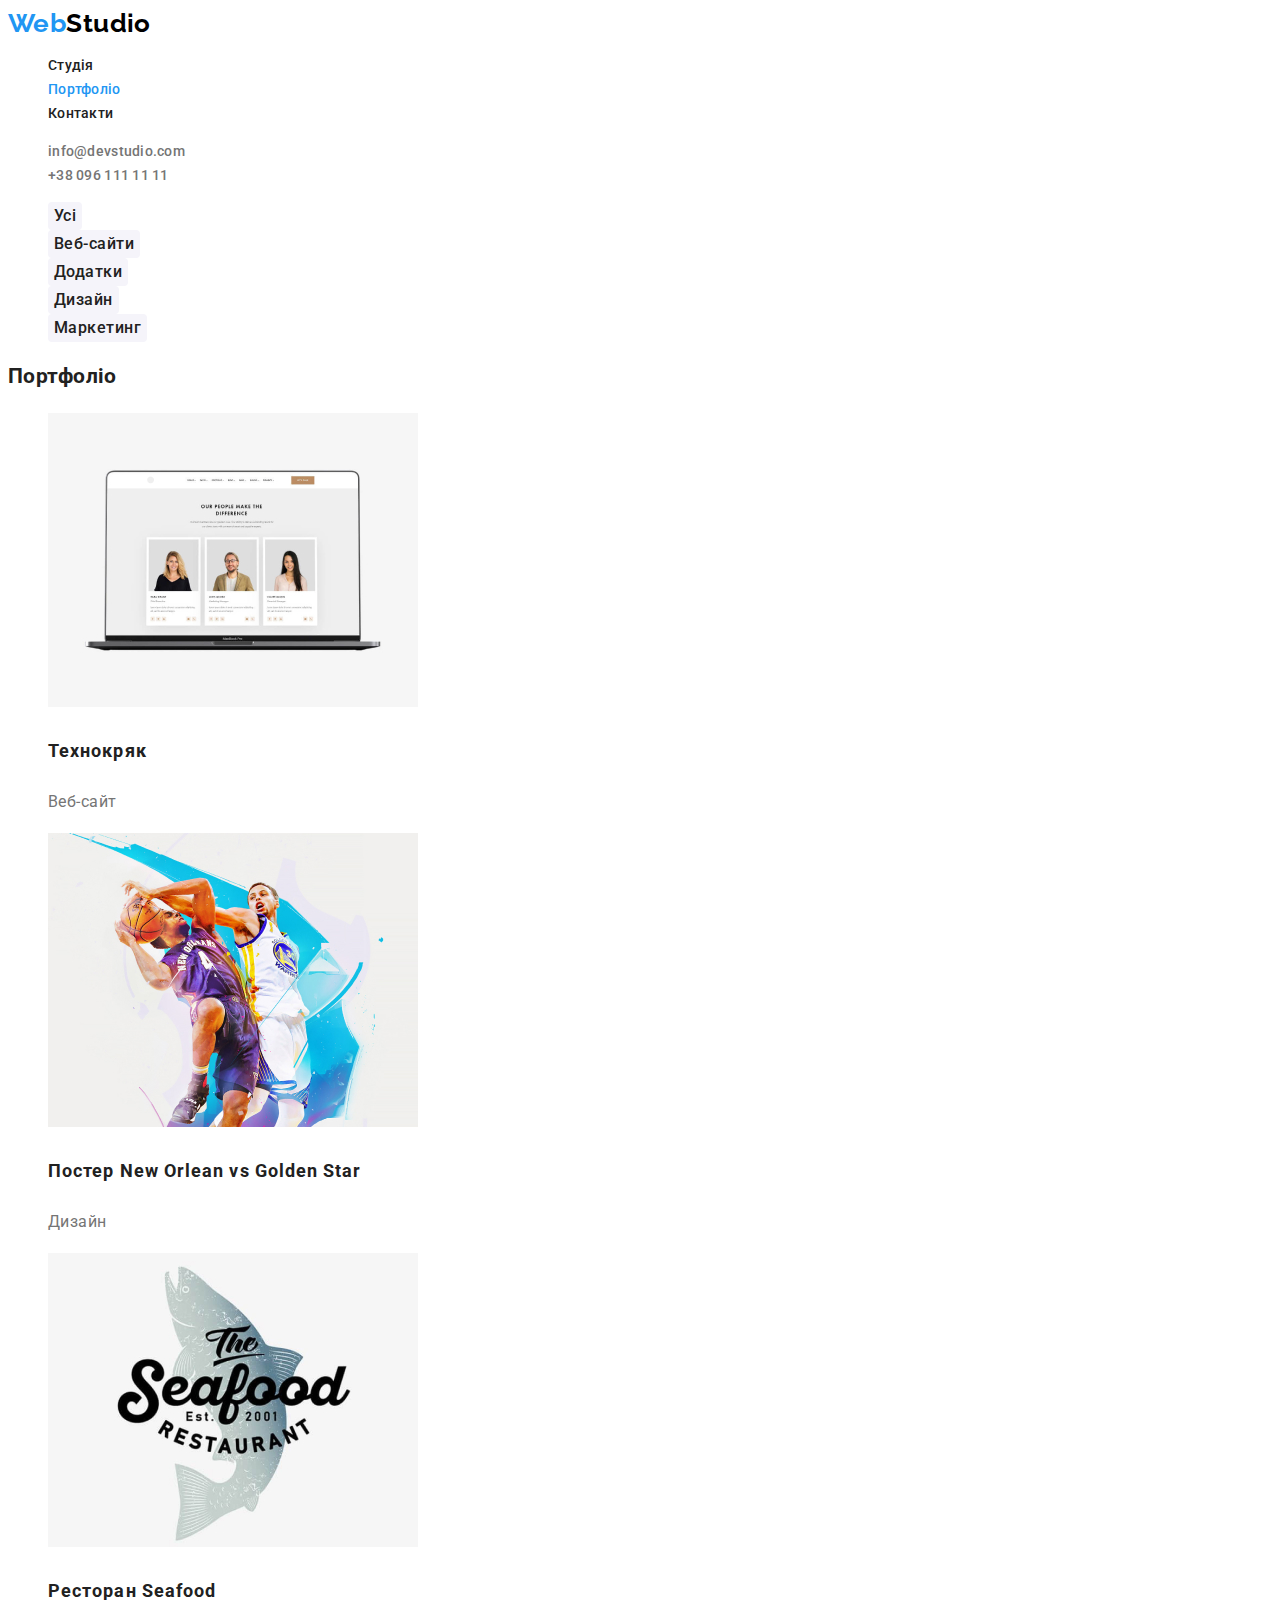
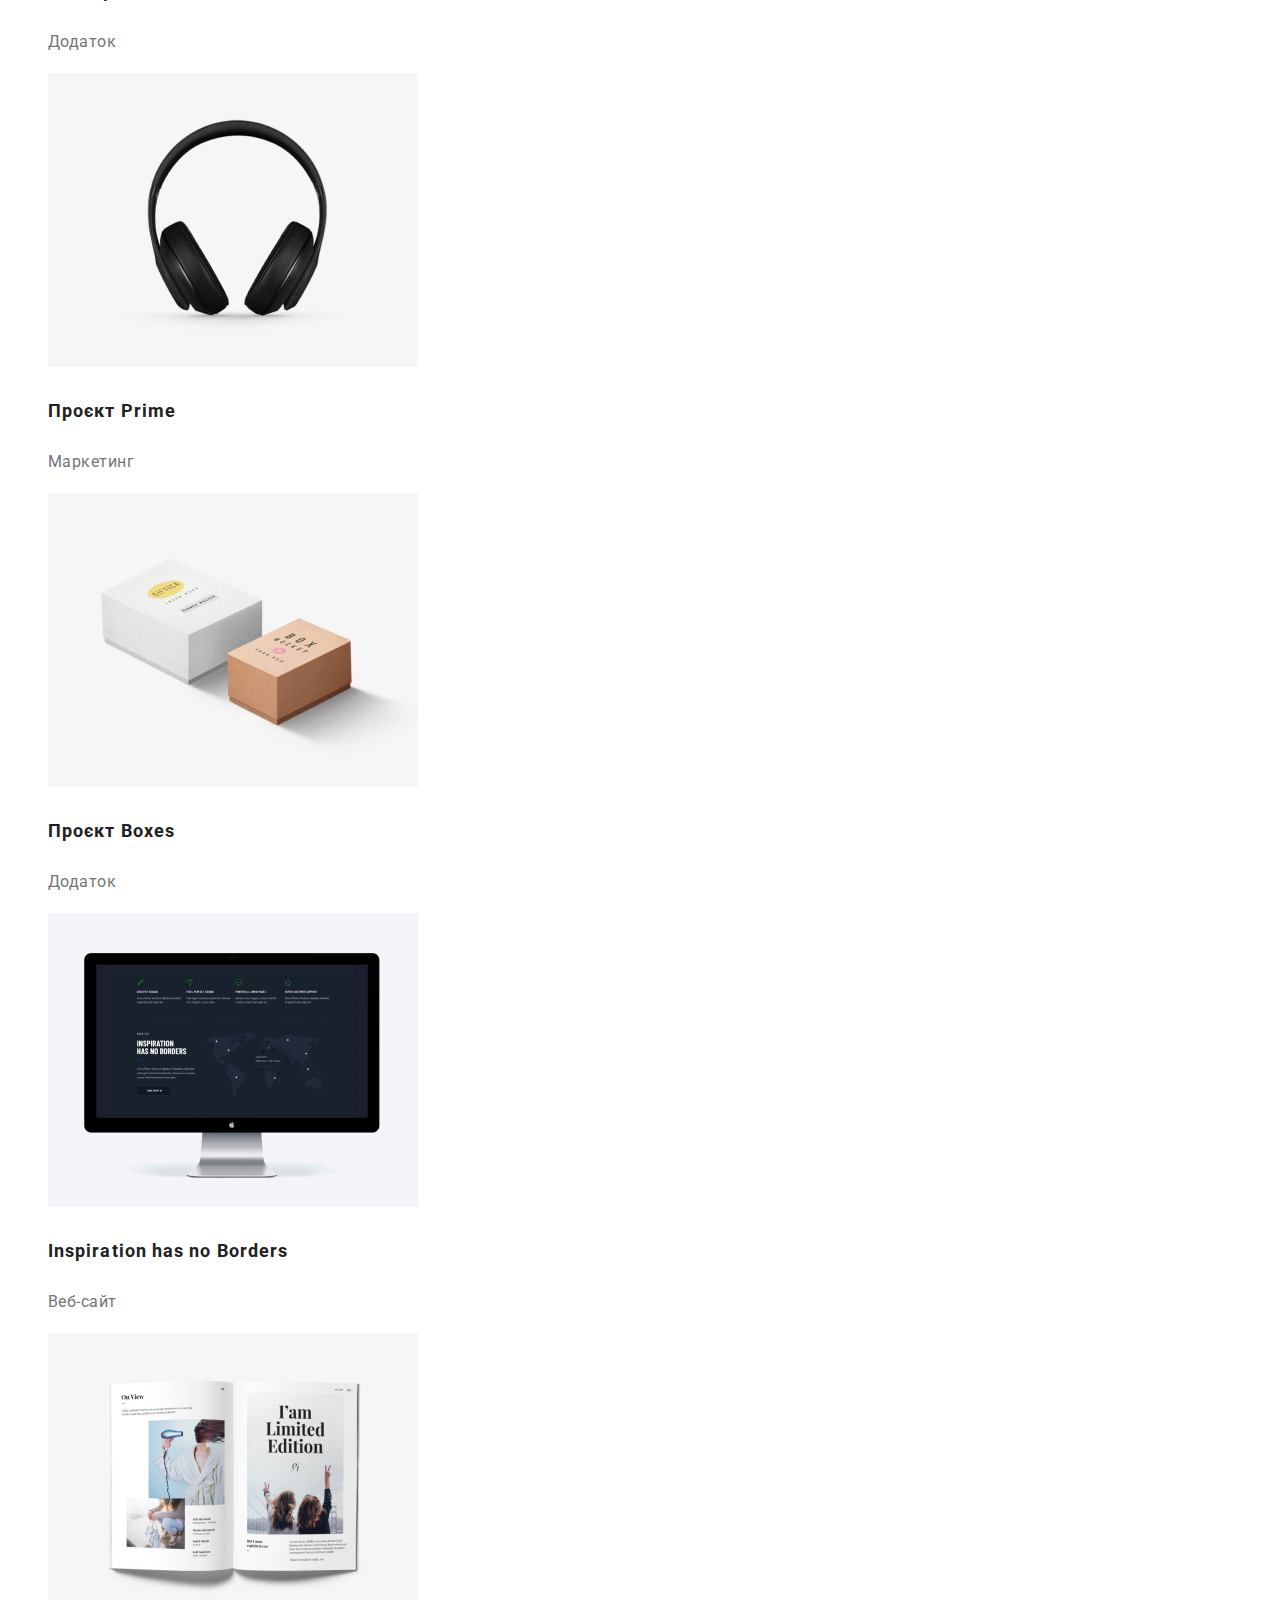
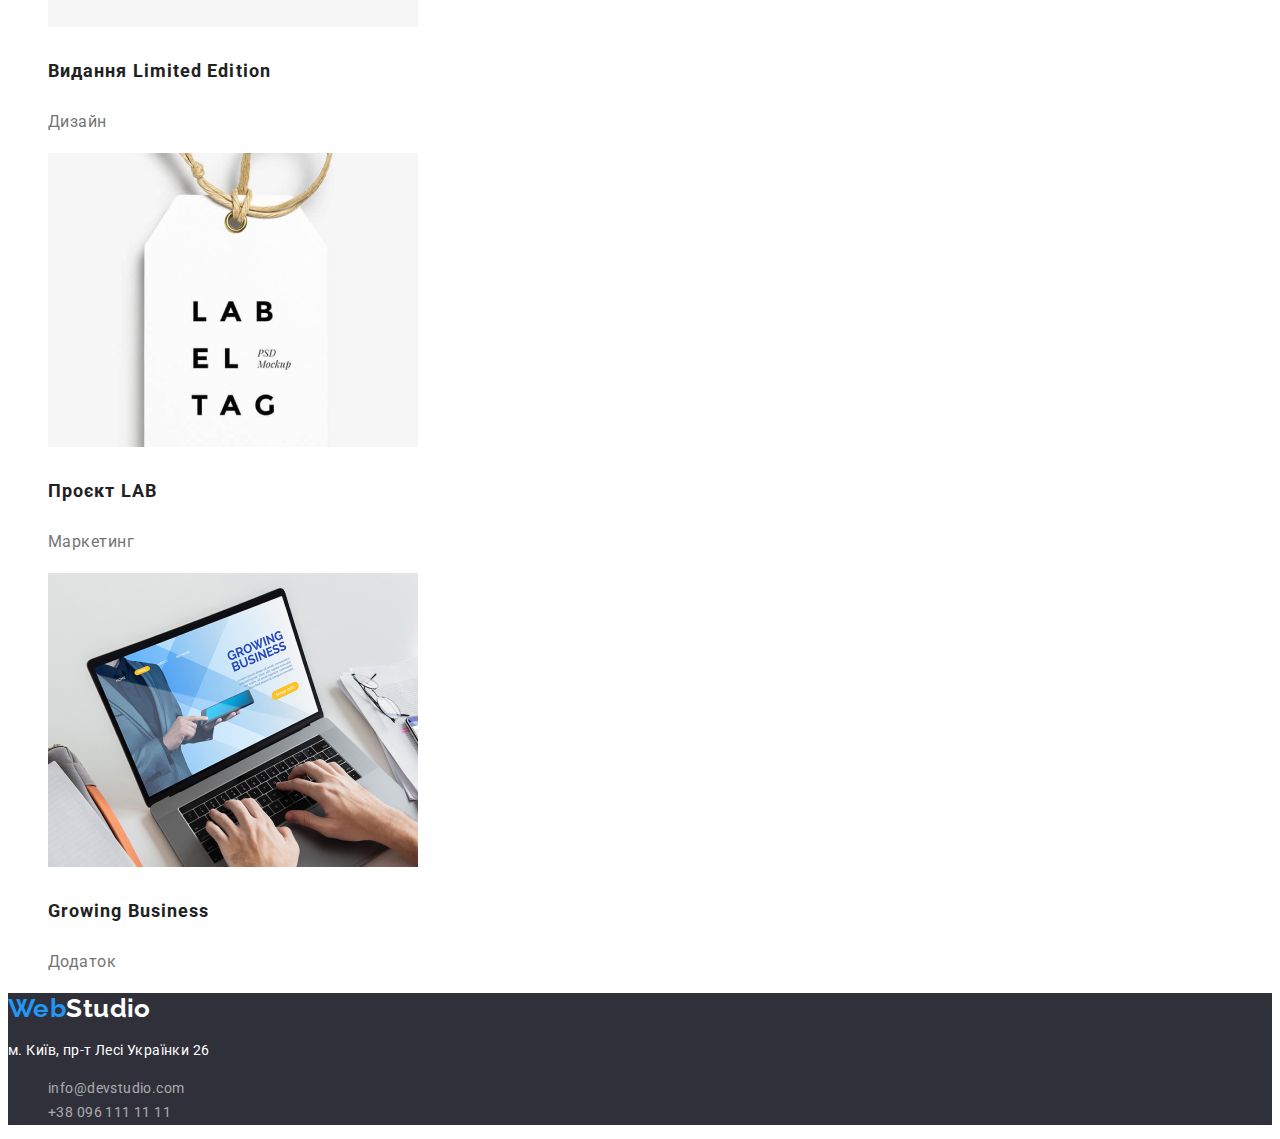
==== portfolio.html @ 001379e4 "Початок" ====
<!DOCTYPE html>
<html lang="uk">

<head>
  <title>WebStudio</title>
  <link rel="stylesheet"
        href="./css/styles.css">
  <link rel="preconnect"
        href="https://fonts.googleapis.com">
  <link rel="preconnect"
        href="https://fonts.gstatic.com"
        crossorigin>
  <link href="https://fonts.googleapis.com/css2?family=Raleway:wght@700&family=Roboto:wght@400;500;700;900&display=swap"
        rel="stylesheet">
  <link rel="stylesheet"
        href="./css/styles.css">
</head>

<body>
  <!--page header-->
  <header>
    <nav>
      <a href="/"
         class="logo">
        <span class="logo-desc">Web</span>Studio
      </a>
      <ul class="social-links">
        <li>
          <a href="./index.html"
             class="link"> Студія </a>
        </li>
        <li>
          <a href=""
             class="link current"> Портфоліо </a>
        </li>
        <li>
          <a href="/"
             class="link"> Контакти </a>
        </li>
      </ul>
    </nav>
    <ul>
      <li>
        <a class="mailto"
           href="mailto://info@devstudio.com">
          info@devstudio.com
        </a>
      </li>
      <li>
        <a class="mailto"
           href="tel:+380961111111"> +38 096 111 11 11 </a>
      </li>
    </ul>
  </header>
  <!--portfolio-->
  <main>
    <section>
      <!-- filter -->
      <ul>
        <li>
          <button type="button"
                  class="button filter">
            Усі
          </button>
        </li>
        <li>
          <button type="button"
                  class="button filter">
            Веб-сайти
          </button>
        </li>
        <li>
          <button type="button"
                  class="button filter">
            Додатки
          </button>
        </li>
        <li>
          <button type="button"
                  class="button filter">
            Дизайн
          </button>
        </li>
        <li>
          <button type="button"
                  class="button filter">
            Маркетинг
          </button>
        </li>
      </ul>
      <!-- project -->
      <h2>Портфоліо</h2>
      <ul class="section-portfolio">
        <li>
          <a class="portfolio"
             href="/">
            <img src="imqes/img_tehno.jpg"
                 alt="picture">
            <h3 class="section-work">Технокряк</h3>
            <p class="section-project">Веб-сайт</p>
          </a>
        </li>
        <li>
          <a class="portfolio"
             href="/">
            <img src="imqes/img_orlean.jpg"
                 alt="picture">
            <h3 class="section-work">Постер New Orlean vs Golden Star</h3>
            <p class="section-project">Дизайн</p>
          </a>
        </li>
        <li>
          <a class="portfolio"
             href="/">
            <img src="imqes/img_seaf.jpg"
                 alt="picture">
            <h3 class="section-work">Ресторан Seafood</h3>
            <p class="section-project">Додаток</p>
          </a>
        </li>
        <li>
          <a class="portfolio"
             href="/">
            <img src="imqes/img_prime.jpg"
                 alt="picture">
            <h3 class="section-work">Проєкт Prime</h3>
            <p class="section-project">Маркетинг</p>
          </a>
        </li>
        <li>
          <a class="portfolio"
             href="/">
            <img src="imqes/img_boxes.jpg"
                 alt="picture">
            <h3 class="section-work">Проєкт Boxes</h3>
            <p class="section-project">Додаток</p>
          </a>
        </li>
        <li>
          <a class="portfolio"
             href="/">
            <img src="imqes/img_inspir.jpg"
                 alt="picture">
            <h3 class="section-work">Inspiration has no Borders</h3>
            <p class="section-project">Веб-сайт</p>
          </a>
        </li>
        <li>
          <a class="portfolio"
             href="/">
            <img src="imqes/img_limit.jpg"
                 alt="picture">
            <h3 class="section-work">Видання Limited Edition</h3>
            <p class="section-project">Дизайн</p>
          </a>
        </li>
        <li>
          <a class="portfolio"
             href="/">
            <img src="imqes/img_lab.jpg"
                 alt="picture">
            <h3 class="section-work">Проєкт LAB</h3>
            <p class="section-project">Маркетинг</p>
          </a>
        </li>
        <li>
          <a class="portfolio"
             href="/">
            <img src="imqes/img_busin.jpg"
                 alt="picture">
            <h3 class="section-work">Growing Business</h3>
            <p class="section-project">Додаток</p>
          </a>
        </li>
      </ul>
    </section>
  </main>
  <!--footer-->
  <footer class="footer">
    <a href="/"
       class="logo">
      <span class="logo-desc">Web<span class="logo-footer">Studio</span></span>
    </a>
    <address>
      <p class="address">м. Київ, пр-т Лесі Українки 26</p>
      <ul>
        <li>
          <a class="mailto-footer"
             href="mailto://info@devstudio.com">
            info@devstudio.com
          </a>
        </li>
        <li>
          <a class="mailto-footer"
             href="tel:+380961111111">
            +38 096 111 11 11
          </a>
        </li>
      </ul>
    </address>
  </footer>
</body>

</html>
---- css/styles.css ----
:root {
  --primari-text-color: #757575;
  --title-text-color: #212121;
  --accent-color: #2196f3;
  --primari-write-color: #f5f5f5;
  --additional-background-color: #f5f4fa;
  --white: #ffffff;
  --services: #2f303a;
  --black: #000000;
}

/* index */
body {
  font-family: "Roboto", sans-serif;
  font-weight: 500;
  font-size: 14px;
  line-height: 1.71;
  letter-spacing: 0.03em;
  color: var(--primari-text-color);
  background-color: var(--white);
}

h2,
h3 {
  color: var(--title-text-color);
}

.logo {
  font-weight: 700;
  font-size: 26px;
  line-height: 1.17;
  font-family: "Raleway", cursive;
  text-decoration: none;
  color: var(--black);
}

.logo-desc {
  color: var(--accent-color);
}

.mailto {
  line-height: 1.17;
  letter-spacing: 0.02em;
  text-decoration: none;
  color: var(--primari-text-color);
}

.mailto:hover,
.mailto:focus {
  color: var(--accent-color);
}

.social-links .link {
  line-height: 1.17;
  letter-spacing: 0.02em;
  text-decoration: none;
  color: var(--title-text-color);
}

.social-links .link:hover,
.social-links .link:focus {
  color: var(--accent-color);
}

.social-links .link.current {
  color: var(--accent-color);
}

.services {
  font-weight: 900;
  font-size: 44px;
  line-height: 1.36;
  letter-spacing: 0.06em;
  text-align: center;
  color: var(--white);
}

.button.services {
  font-weight: 700;
  font-size: 16px;
  line-height: 1.88;
  letter-spacing: 0.06em;
  border: none;
  border-radius: 4px;
  cursor: pointer;
  color: var(--white);
  background-color: var(--accent-color);
}

/* section */

.hero {
  background-color: var(--services);
}

ul {
  list-style: none;
}

.section-features {
  font-weight: 400;
  letter-spacing: 0.03em;
  color: var(--primari-text-color);
}

.section-title {
  color: var(--title-text-color);
  font-weight: 700;
  font-size: 36px;
  line-height: 1.17;
  letter-spacing: 0.03em;
  text-align: center;
}

.section-caption {
  font-weight: 700;
  font-size: 14px;
  line-height: 1.17;
  letter-spacing: 0.03em;
  color: var(--title-text-color);
}

.section-products img,
.section-portfolio img {
  width: 370px;
}

.section-team {
  letter-spacing: 0.03em;
  background-color: var(--additional-background-color);
}

.section-team img {
  width: 270px;
}

.section-user {
  font-weight: 500;
  font-size: 16px;
  line-height: 1.17;
  letter-spacing: 0.03em;
}

.seclion-specialty {
  font-weight: 400;
  font-size: 16px;
  line-height: 1.17;
  letter-spacing: 0.03em;
}

/* footer */
.footer {
  letter-spacing: 0.03em;
  background-color: var(--services);
}

.logo-footer {
  color: var(--white);
}

.address {
  font-weight: 400;
  font-style: normal;
  text-decoration: none;
  color: var(--white);
}

.mailto-footer {
  font-weight: 400;
  font-style: normal;
  text-decoration: none;
  color: rgba(255, 255, 255, 0.6);
}

.mailto-footer:hover,
.mailto-footer:focus {
  color: var(--accent-color);
}

/* portfolio */

.button.filter {
  font-family: inherit;
  font-weight: inherit;
  font-size: 16px;
  line-height: 1.63;
  letter-spacing: 0.03em;
  cursor: pointer;
  border: none;
  border-radius: 4px;
  color: var(--title-text-color);
  background-color: var(--additional-background-color);
}

.button.filter:hover,
.button.filter:focus {
  color: var(--white);
  background-color: var(--accent-color);
}

.portfolio {
  text-decoration: none;
}

.section-work {
  font-weight: 700;
  font-size: 18px;
  line-height: 2;
  letter-spacing: 0.06em;
  color: var(--title-text-color);
}

.section-project {
  font-weight: 400;
  font-size: 16px;
  line-height: 1.88;
  letter-spacing: 0.03em;
  color: var(--primari-text-color);
}
---- css/styles.css ----
:root {
  --primari-text-color: #757575;
  --title-text-color: #212121;
  --accent-color: #2196f3;
  --primari-write-color: #f5f5f5;
  --additional-background-color: #f5f4fa;
  --white: #ffffff;
  --services: #2f303a;
  --black: #000000;
}

/* index */
body {
  font-family: "Roboto", sans-serif;
  font-weight: 500;
  font-size: 14px;
  line-height: 1.71;
  letter-spacing: 0.03em;
  color: var(--primari-text-color);
  background-color: var(--white);
}

h2,
h3 {
  color: var(--title-text-color);
}

.logo {
  font-weight: 700;
  font-size: 26px;
  line-height: 1.17;
  font-family: "Raleway", cursive;
  text-decoration: none;
  color: var(--black);
}

.logo-desc {
  color: var(--accent-color);
}

.mailto {
  line-height: 1.17;
  letter-spacing: 0.02em;
  text-decoration: none;
  color: var(--primari-text-color);
}

.mailto:hover,
.mailto:focus {
  color: var(--accent-color);
}

.social-links .link {
  line-height: 1.17;
  letter-spacing: 0.02em;
  text-decoration: none;
  color: var(--title-text-color);
}

.social-links .link:hover,
.social-links .link:focus {
  color: var(--accent-color);
}

.social-links .link.current {
  color: var(--accent-color);
}

.services {
  font-weight: 900;
  font-size: 44px;
  line-height: 1.36;
  letter-spacing: 0.06em;
  text-align: center;
  color: var(--white);
}

.button.services {
  font-weight: 700;
  font-size: 16px;
  line-height: 1.88;
  letter-spacing: 0.06em;
  border: none;
  border-radius: 4px;
  cursor: pointer;
  color: var(--white);
  background-color: var(--accent-color);
}

/* section */

.hero {
  background-color: var(--services);
}

ul {
  list-style: none;
}

.section-features {
  font-weight: 400;
  letter-spacing: 0.03em;
  color: var(--primari-text-color);
}

.section-title {
  color: var(--title-text-color);
  font-weight: 700;
  font-size: 36px;
  line-height: 1.17;
  letter-spacing: 0.03em;
  text-align: center;
}

.section-caption {
  font-weight: 700;
  font-size: 14px;
  line-height: 1.17;
  letter-spacing: 0.03em;
  color: var(--title-text-color);
}

.section-products img,
.section-portfolio img {
  width: 370px;
}

.section-team {
  letter-spacing: 0.03em;
  background-color: var(--additional-background-color);
}

.section-team img {
  width: 270px;
}

.section-user {
  font-weight: 500;
  font-size: 16px;
  line-height: 1.17;
  letter-spacing: 0.03em;
}

.seclion-specialty {
  font-weight: 400;
  font-size: 16px;
  line-height: 1.17;
  letter-spacing: 0.03em;
}

/* footer */
.footer {
  letter-spacing: 0.03em;
  background-color: var(--services);
}

.logo-footer {
  color: var(--white);
}

.address {
  font-weight: 400;
  font-style: normal;
  text-decoration: none;
  color: var(--white);
}

.mailto-footer {
  font-weight: 400;
  font-style: normal;
  text-decoration: none;
  color: rgba(255, 255, 255, 0.6);
}

.mailto-footer:hover,
.mailto-footer:focus {
  color: var(--accent-color);
}

/* portfolio */

.button.filter {
  font-family: inherit;
  font-weight: inherit;
  font-size: 16px;
  line-height: 1.63;
  letter-spacing: 0.03em;
  cursor: pointer;
  border: none;
  border-radius: 4px;
  color: var(--title-text-color);
  background-color: var(--additional-background-color);
}

.button.filter:hover,
.button.filter:focus {
  color: var(--white);
  background-color: var(--accent-color);
}

.portfolio {
  text-decoration: none;
}

.section-work {
  font-weight: 700;
  font-size: 18px;
  line-height: 2;
  letter-spacing: 0.06em;
  color: var(--title-text-color);
}

.section-project {
  font-weight: 400;
  font-size: 16px;
  line-height: 1.88;
  letter-spacing: 0.03em;
  color: var(--primari-text-color);
}
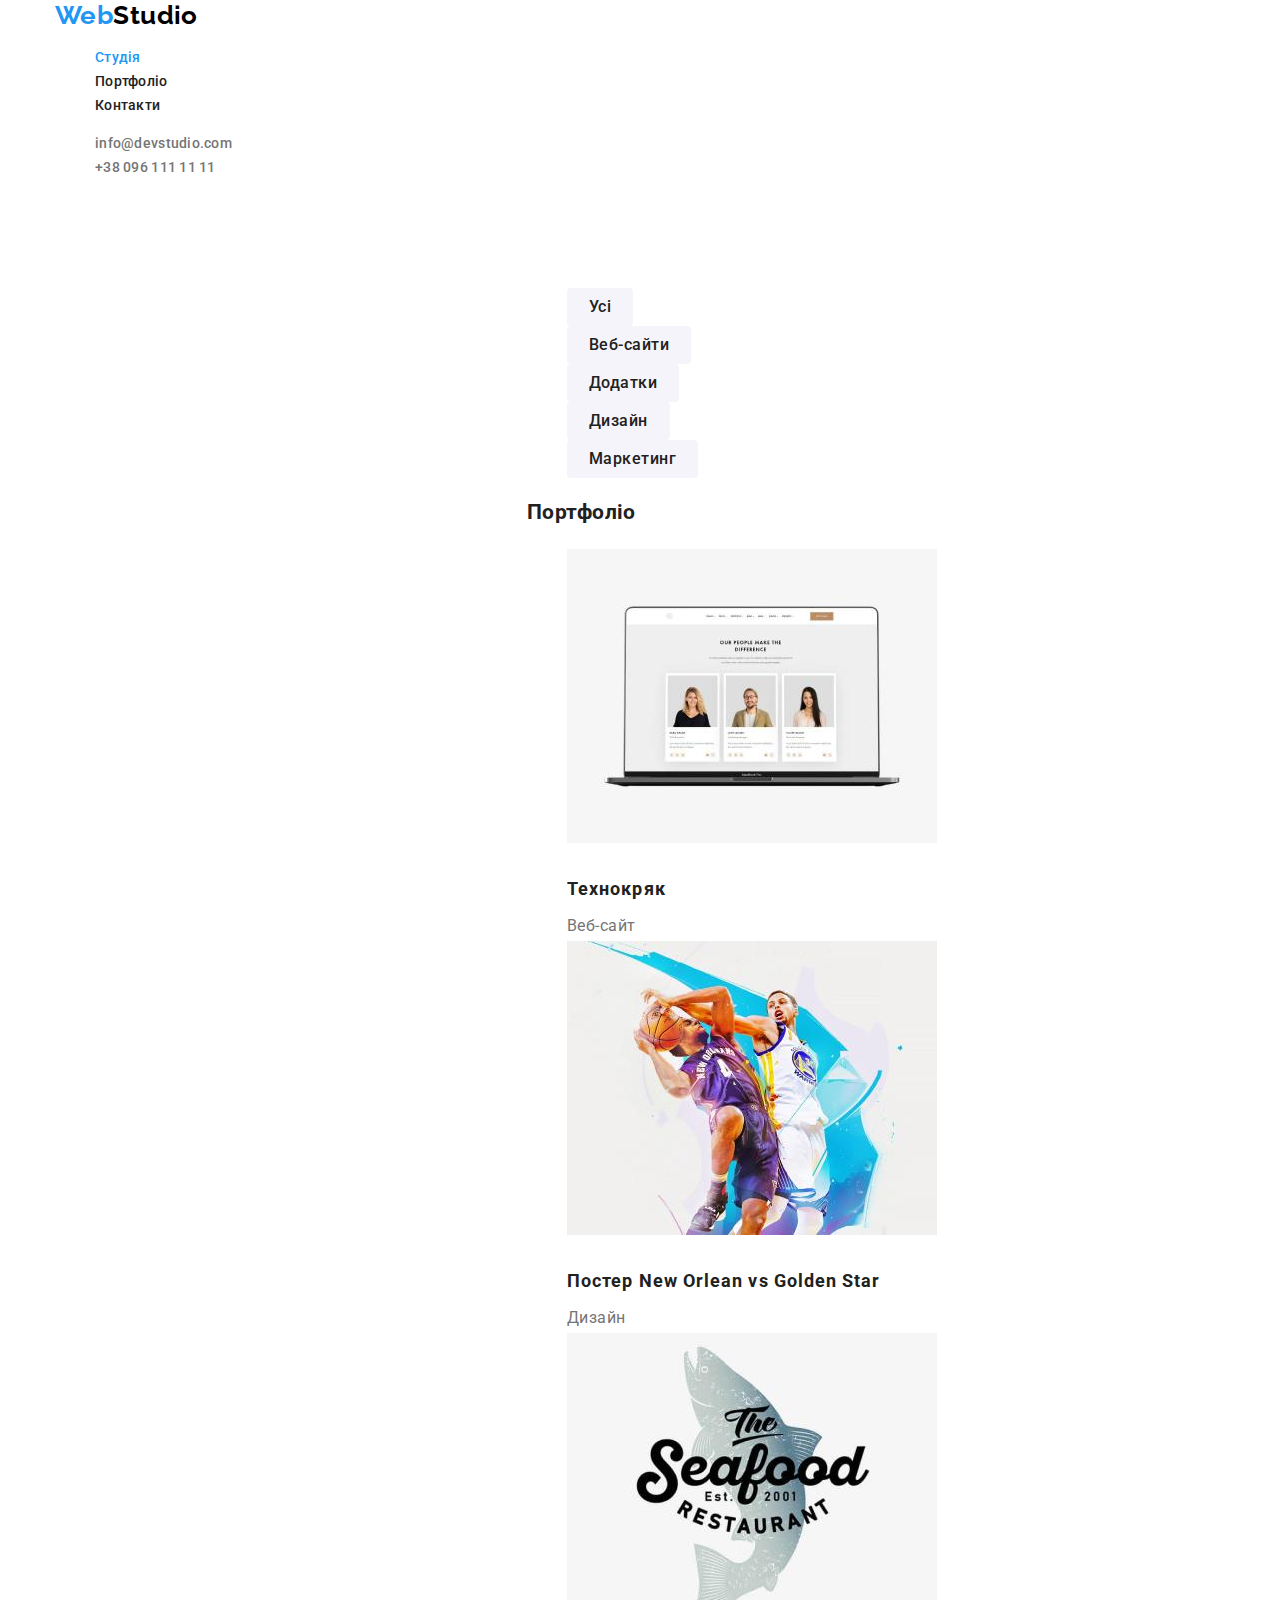
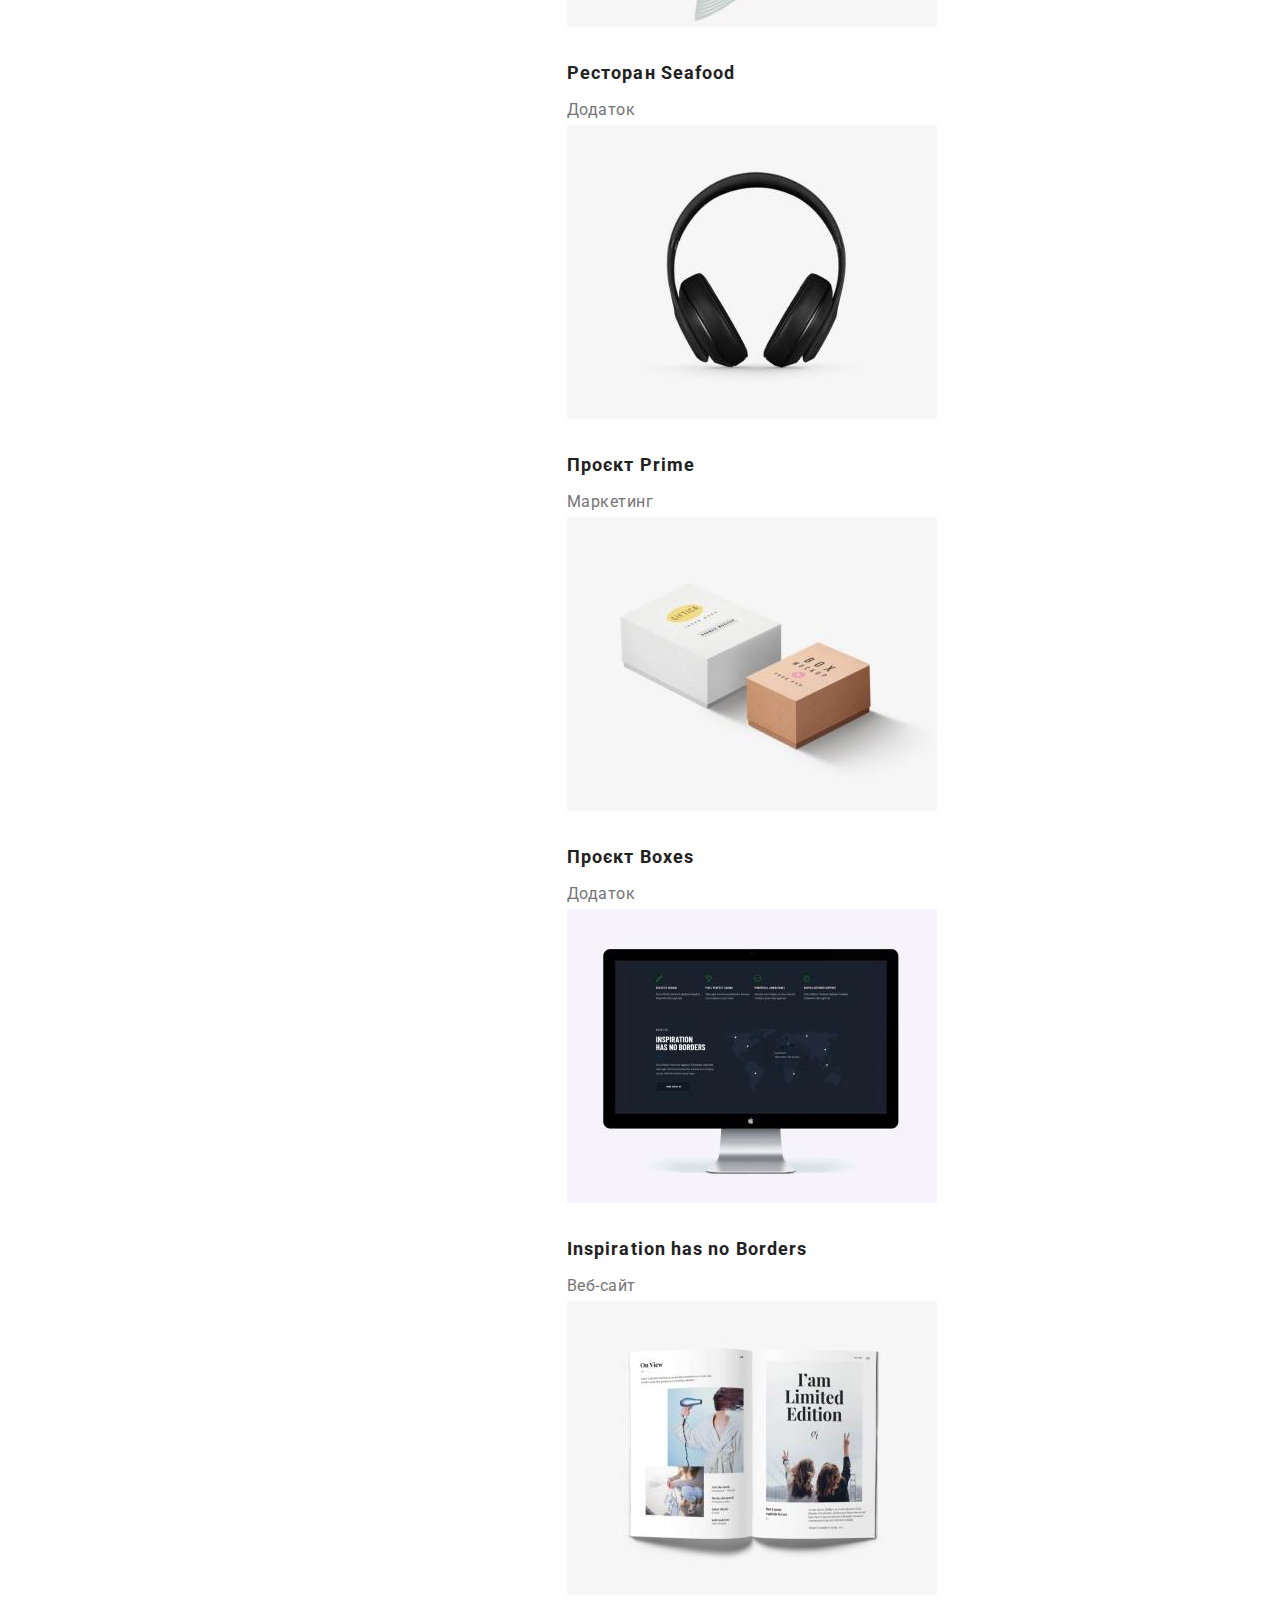
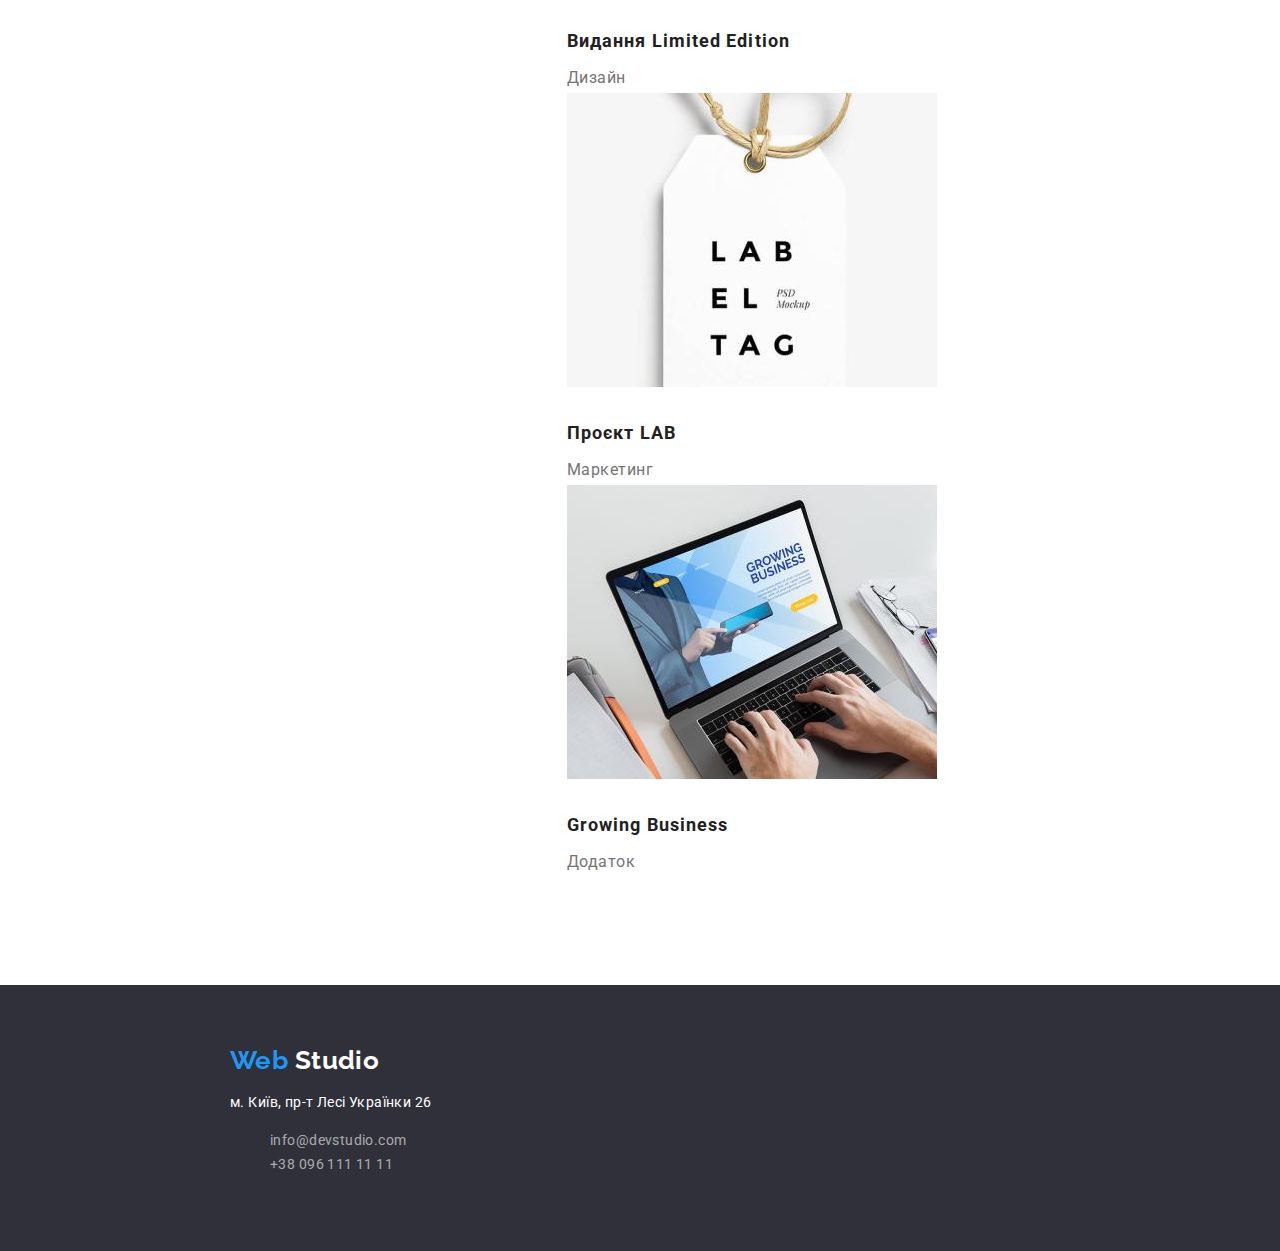
==== commit bb65795c: "Попередній розклад" ====
--- a/portfolio.html
+++ b/portfolio.html
@@ -1,203 +1,224 @@
 <!DOCTYPE html>
 <html lang="uk">
 
-<head>
-  <title>WebStudio</title>
-  <link rel="stylesheet"
-        href="./css/styles.css">
-  <link rel="preconnect"
-        href="https://fonts.googleapis.com">
-  <link rel="preconnect"
-        href="https://fonts.gstatic.com"
-        crossorigin>
-  <link href="https://fonts.googleapis.com/css2?family=Raleway:wght@700&family=Roboto:wght@400;500;700;900&display=swap"
-        rel="stylesheet">
-  <link rel="stylesheet"
-        href="./css/styles.css">
-</head>
-
+  <head>
+    <meta charset="UTF-8">
+    <meta http-equiv="X-UA-Compatible"
+          content="IE=edge">
+    <meta name="viewport"
+          content="width=device-width, initial-scale=1.0">
+    <link rel="preconnect"
+          href="https://fonts.googleapis.com">
+    <link rel="preconnect"
+          href="https://fonts.gstatic.com"
+          crossorigin>
+    <link href="https://fonts.googleapis.com/css2?family=Raleway:wght@700&family=Roboto:wght@400;500;700;900&display=swap"
+          rel="stylesheet">
+    <link rel="stylesheet" 
+          href="https://cdnjs.cloudflare.com/ajax/libs/modern-normalize/1.1.0/modern-normalize.min.css">     
+    <link rel="stylesheet"
+          href="./css/styles.css">
+    <title>
+      WebStudio
+    </title>        
+  </head>
 <body>
   <!--page header-->
   <header>
-    <nav>
-      <a href="/"
-         class="logo">
-        <span class="logo-desc">Web</span>Studio
-      </a>
-      <ul class="social-links">
+    <div class="container">      
+      <nav>
+        <a href="/"
+          class="logo">
+          <span class="logo-desc">Web</span>Studio
+        </a>
+        <ul class="social-links">
+          <li>
+            <a href="/"
+              class="link current"> Студія </a>
+          </li>
+          <li>
+            <a href="./portfolio.html"
+              class="link"> Портфоліо </a>
+          </li>
+          <li>
+            <a href="/"
+              class="link"> Контакти </a>
+          </li>
+        </ul>
+     </nav>
+      <ul class="container-mailto">
         <li>
-          <a href="./index.html"
-             class="link"> Студія </a>
+          <a class="mailto"
+            href="mailto://info@devstudio.com">
+            info@devstudio.com
+          </a>
         </li>
         <li>
-          <a href=""
-             class="link current"> Портфоліо </a>
+          <a class="mailto"
+            href="tel:+380961111111"> +38 096 111 11 11 </a>
         </li>
-        <li>
-          <a href="/"
-             class="link"> Контакти </a>
-        </li>
-      </ul>
-    </nav>
-    <ul>
-      <li>
-        <a class="mailto"
-           href="mailto://info@devstudio.com">
-          info@devstudio.com
-        </a>
-      </li>
-      <li>
-        <a class="mailto"
-           href="tel:+380961111111"> +38 096 111 11 11 </a>
-      </li>
-    </ul>
+      </ul>  
+    </div>
   </header>
   <!--portfolio-->
   <main>
-    <section>
+    <section class="filter">
       <!-- filter -->
-      <ul>
-        <li>
-          <button type="button"
-                  class="button filter">
-            Усі
-          </button>
-        </li>
-        <li>
-          <button type="button"
-                  class="button filter">
-            Веб-сайти
-          </button>
-        </li>
-        <li>
-          <button type="button"
-                  class="button filter">
-            Додатки
-          </button>
-        </li>
-        <li>
-          <button type="button"
-                  class="button filter">
-            Дизайн
-          </button>
-        </li>
-        <li>
-          <button type="button"
-                  class="button filter">
-            Маркетинг
-          </button>
-        </li>
-      </ul>
-      <!-- project -->
-      <h2>Портфоліо</h2>
-      <ul class="section-portfolio">
-        <li>
-          <a class="portfolio"
-             href="/">
-            <img src="imqes/img_tehno.jpg"
-                 alt="picture">
-            <h3 class="section-work">Технокряк</h3>
-            <p class="section-project">Веб-сайт</p>
-          </a>
-        </li>
-        <li>
-          <a class="portfolio"
-             href="/">
-            <img src="imqes/img_orlean.jpg"
-                 alt="picture">
-            <h3 class="section-work">Постер New Orlean vs Golden Star</h3>
-            <p class="section-project">Дизайн</p>
-          </a>
-        </li>
-        <li>
-          <a class="portfolio"
-             href="/">
-            <img src="imqes/img_seaf.jpg"
-                 alt="picture">
-            <h3 class="section-work">Ресторан Seafood</h3>
-            <p class="section-project">Додаток</p>
-          </a>
-        </li>
-        <li>
-          <a class="portfolio"
-             href="/">
-            <img src="imqes/img_prime.jpg"
-                 alt="picture">
-            <h3 class="section-work">Проєкт Prime</h3>
-            <p class="section-project">Маркетинг</p>
-          </a>
-        </li>
-        <li>
-          <a class="portfolio"
-             href="/">
-            <img src="imqes/img_boxes.jpg"
-                 alt="picture">
-            <h3 class="section-work">Проєкт Boxes</h3>
-            <p class="section-project">Додаток</p>
-          </a>
-        </li>
-        <li>
-          <a class="portfolio"
-             href="/">
-            <img src="imqes/img_inspir.jpg"
-                 alt="picture">
-            <h3 class="section-work">Inspiration has no Borders</h3>
-            <p class="section-project">Веб-сайт</p>
-          </a>
-        </li>
-        <li>
-          <a class="portfolio"
-             href="/">
-            <img src="imqes/img_limit.jpg"
-                 alt="picture">
-            <h3 class="section-work">Видання Limited Edition</h3>
-            <p class="section-project">Дизайн</p>
-          </a>
-        </li>
-        <li>
-          <a class="portfolio"
-             href="/">
-            <img src="imqes/img_lab.jpg"
-                 alt="picture">
-            <h3 class="section-work">Проєкт LAB</h3>
-            <p class="section-project">Маркетинг</p>
-          </a>
-        </li>
-        <li>
-          <a class="portfolio"
-             href="/">
-            <img src="imqes/img_busin.jpg"
-                 alt="picture">
-            <h3 class="section-work">Growing Business</h3>
-            <p class="section-project">Додаток</p>
-          </a>
-        </li>
-      </ul>
+      <div class="container">
+        <ul>
+          <li>
+            <button 
+              type="button"
+              class="button-filter">
+              Усі
+            </button>
+          </li>
+          <li>
+            <button 
+              type="button"
+              class="button-filter">
+              Веб-сайти
+            </button>
+          </li>
+          <li>
+            <button 
+              type="button"
+              class="button-filter">
+              Додатки
+            </button>
+          </li>
+          <li>
+            <button 
+              type="button"
+              class="button-filter">
+              Дизайн
+            </button>
+          </li>
+          <li>
+            <button 
+              type="button"
+              class="button-filter">
+              Маркетинг
+            </button>
+          </li>
+        </ul>
+        <!-- project -->
+        <h2>Портфоліо</h2>
+        <ul class="section-portfolio">
+          <li>
+            <a class="portfolio"
+              href="/">
+              <img src="imqes/img_tehno.jpg"
+                  alt="picture">
+              <h3 class="section-work">Технокряк</h3>
+              <p class="section-project">Веб-сайт</p>
+            </a>
+          </li>
+          <li>
+            <a class="portfolio"
+              href="/">
+              <img src="imqes/img_orlean.jpg"
+                  alt="picture">
+              <h3 class="section-work">Постер New Orlean vs Golden Star</h3>
+              <p class="section-project">Дизайн</p>
+            </a>
+          </li>
+          <li>
+            <a class="portfolio"
+              href="/">
+              <img src="imqes/img_seaf.jpg"
+                  alt="picture">
+              <h3 class="section-work">Ресторан Seafood</h3>
+              <p class="section-project">Додаток</p>
+            </a>
+          </li>
+          <li>
+            <a class="portfolio"
+              href="/">
+              <img src="imqes/img_prime.jpg"
+                  alt="picture">
+              <h3 class="section-work">Проєкт Prime</h3>
+              <p class="section-project">Маркетинг</p>
+            </a>
+          </li>
+          <li>
+            <a class="portfolio"
+              href="/">
+              <img src="imqes/img_boxes.jpg"
+                  alt="picture">
+              <h3 class="section-work">Проєкт Boxes</h3>
+              <p class="section-project">Додаток</p>
+            </a>
+          </li>
+          <li>
+            <a class="portfolio"
+              href="/">
+              <img src="imqes/img_inspir.jpg"
+                  alt="picture">
+              <h3 class="section-work">Inspiration has no Borders</h3>
+              <p class="section-project">Веб-сайт</p>
+            </a>
+          </li>
+          <li>
+            <a class="portfolio"
+              href="/">
+              <img src="imqes/img_limit.jpg"
+                  alt="picture">
+              <h3 class="section-work">Видання Limited Edition</h3>
+              <p class="section-project">Дизайн</p>
+            </a>
+          </li>
+          <li>
+            <a class="portfolio"
+              href="/">
+              <img src="imqes/img_lab.jpg"
+                  alt="picture">
+              <h3 class="section-work">Проєкт LAB</h3>
+              <p class="section-project">Маркетинг</p>
+            </a>
+          </li>
+          <li>
+            <a class="portfolio"
+              href="/">
+              <img src="imqes/img_busin.jpg"
+                  alt="picture">
+              <h3 class="section-work">Growing Business</h3>
+              <p class="section-project">Додаток</p>
+            </a>
+          </li>
+        </ul>
+      </div>  
     </section>
   </main>
   <!--footer-->
   <footer class="footer">
-    <a href="/"
-       class="logo">
-      <span class="logo-desc">Web<span class="logo-footer">Studio</span></span>
-    </a>
-    <address>
-      <p class="address">м. Київ, пр-т Лесі Українки 26</p>
-      <ul>
-        <li>
-          <a class="mailto-footer"
-             href="mailto://info@devstudio.com">
-            info@devstudio.com
-          </a>
-        </li>
-        <li>
-          <a class="mailto-footer"
-             href="tel:+380961111111">
-            +38 096 111 11 11
-          </a>
-        </li>
-      </ul>
-    </address>
+    <div class="container"> 
+      <a href="/"
+        class="logo">
+        <span class="logo-desc"> Web
+          <span 
+              class="logo-footer">
+              Studio
+          </span>
+        </span>
+      </a>
+      <address>
+        <p class="address">м. Київ, пр-т Лесі Українки 26</p>
+        <ul>
+          <li>
+            <a class="mailto-footer"
+              href="mailto://info@devstudio.com">
+              info@devstudio.com
+            </a>
+          </li>
+          <li>
+            <a class="mailto-footer"
+              href="tel:+380961111111">+38 096 111 11 11
+            </a>
+          </li>
+        </ul>
+      </address>
+    </div>
   </footer>
 </body>
 
--- a/css/styles.css
+++ b/css/styles.css
@@ -25,6 +25,14 @@
   color: var(--title-text-color);
 }
 
+.container {
+  margin-left: auto;
+  margin-right: auto;
+  width: 1200px;
+  padding-left: 15px;
+  padding-right: 15px;
+}
+
 .logo {
   font-weight: 700;
   font-size: 26px;
@@ -36,6 +44,11 @@
 
 .logo-desc {
   color: var(--accent-color);
+}
+
+.container-mailto {
+  margin-top: 0;
+  margin-bottom: 0;
 }
 
 .mailto {
@@ -67,6 +80,8 @@
 }
 
 .services {
+  margin-top: 0;
+  margin-bottom: 30px;
   font-weight: 900;
   font-size: 44px;
   line-height: 1.36;
@@ -76,6 +91,7 @@
 }
 
 .button.services {
+  padding: 10px 32px;
   font-weight: 700;
   font-size: 16px;
   line-height: 1.88;
@@ -90,6 +106,8 @@
 /* section */
 
 .hero {
+  padding:200px 452px;
+  text-align: center;
   background-color: var(--services);
 }
 
@@ -98,12 +116,15 @@
 }
 
 .section-features {
+  padding: 0 215px 94px 215px;
   font-weight: 400;
   letter-spacing: 0.03em;
   color: var(--primari-text-color);
 }
 
 .section-title {
+  margin-top: 0;
+  margin-bottom: 50px;
   color: var(--title-text-color);
   font-weight: 700;
   font-size: 36px;
@@ -113,11 +134,22 @@
 }
 
 .section-caption {
+  margin-top: 0;
+  margin-bottom: 10px;
   font-weight: 700;
   font-size: 14px;
   line-height: 1.17;
   letter-spacing: 0.03em;
   color: var(--title-text-color);
+}
+
+.features-text {
+  margin-top: 0;
+  margin-bottom: 10px;  
+}
+
+.section-products {
+  padding: 0 215px 94px 215px;
 }
 
 .section-products img,
@@ -126,6 +158,7 @@
 }
 
 .section-team {
+  padding: 94px 215px 94px 215px;
   letter-spacing: 0.03em;
   background-color: var(--additional-background-color);
 }
@@ -135,6 +168,8 @@
 }
 
 .section-user {
+  margin-top: 10;
+  margin-bottom: 10px;
   font-weight: 500;
   font-size: 16px;
   line-height: 1.17;
@@ -142,6 +177,8 @@
 }
 
 .seclion-specialty {
+  margin-top: 0;
+  margin-bottom: 0;
   font-weight: 400;
   font-size: 16px;
   line-height: 1.17;
@@ -150,6 +187,7 @@
 
 /* footer */
 .footer {
+  padding: 60px 215px 60px 215px;
   letter-spacing: 0.03em;
   background-color: var(--services);
 }
@@ -179,7 +217,12 @@
 
 /* portfolio */
 
-.button.filter {
+.filter {
+  padding: 94px 512px;  
+}
+
+.button-filter {
+  padding: 6px 22px;
   font-family: inherit;
   font-weight: inherit;
   font-size: 16px;
@@ -203,6 +246,8 @@
 }
 
 .section-work {
+  margin-top: 20px;
+  margin-bottom: 4px;
   font-weight: 700;
   font-size: 18px;
   line-height: 2;
@@ -211,6 +256,8 @@
 }
 
 .section-project {
+  margin-top: 0;
+  margin-bottom: 0;
   font-weight: 400;
   font-size: 16px;
   line-height: 1.88;
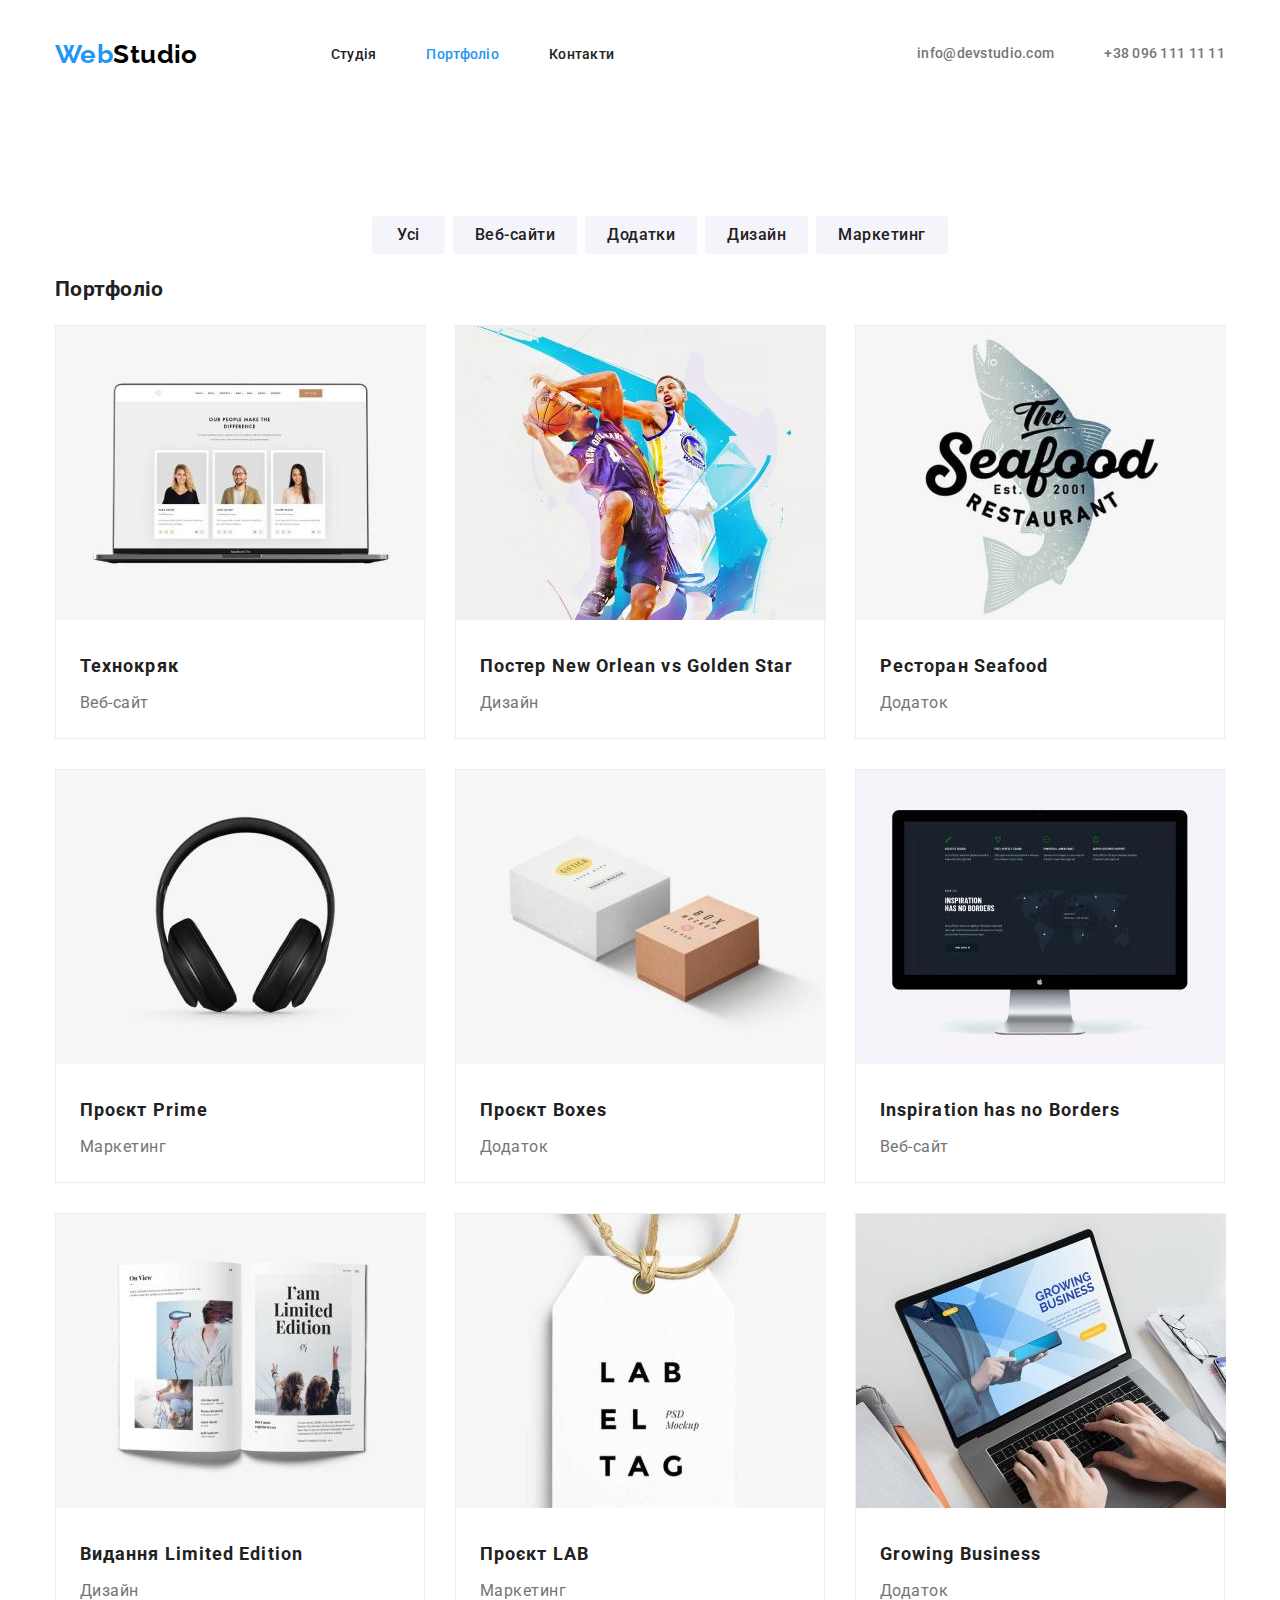
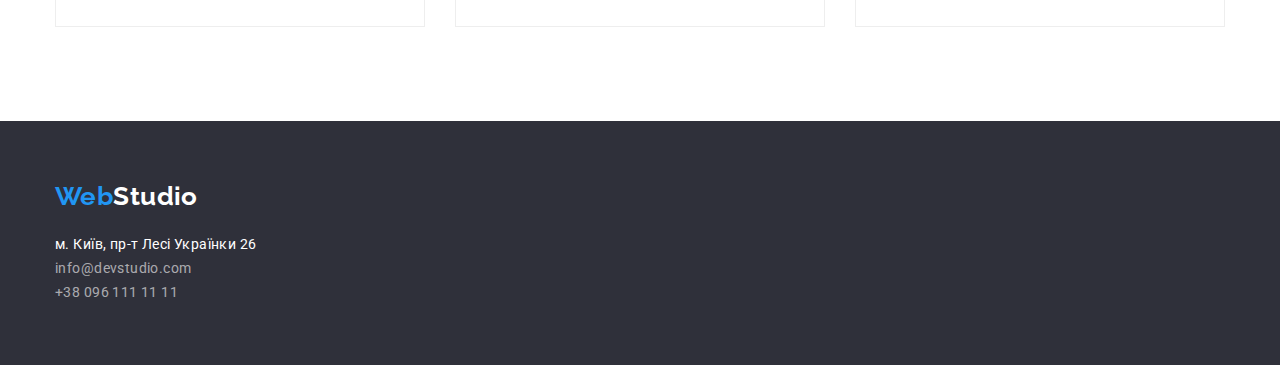
==== commit e37fd5e2: "Черновий" ====
--- a/portfolio.html
+++ b/portfolio.html
@@ -1,219 +1,181 @@
 <!DOCTYPE html>
 <html lang="uk">
 
-  <head>
-    <meta charset="UTF-8">
-    <meta http-equiv="X-UA-Compatible"
-          content="IE=edge">
-    <meta name="viewport"
-          content="width=device-width, initial-scale=1.0">
-    <link rel="preconnect"
-          href="https://fonts.googleapis.com">
-    <link rel="preconnect"
-          href="https://fonts.gstatic.com"
-          crossorigin>
-    <link href="https://fonts.googleapis.com/css2?family=Raleway:wght@700&family=Roboto:wght@400;500;700;900&display=swap"
-          rel="stylesheet">
-    <link rel="stylesheet" 
-          href="https://cdnjs.cloudflare.com/ajax/libs/modern-normalize/1.1.0/modern-normalize.min.css">     
-    <link rel="stylesheet"
-          href="./css/styles.css">
-    <title>
-      WebStudio
-    </title>        
-  </head>
+<head>
+  <meta charset="UTF-8">
+  <meta http-equiv="X-UA-Compatible"
+        content="IE=edge">
+  <meta name="viewport"
+        content="width=device-width, initial-scale=1.0">
+  <link rel="preconnect"
+        href="https://fonts.googleapis.com">
+  <link rel="preconnect"
+        href="https://fonts.gstatic.com"
+        crossorigin>
+  <link href="https://fonts.googleapis.com/css2?family=Raleway:wght@700&family=Roboto:wght@400;500;700;900&display=swap"
+        rel="stylesheet">
+  <link rel="stylesheet"
+        href="https://cdnjs.cloudflare.com/ajax/libs/modern-normalize/1.1.0/modern-normalize.min.css">
+  <link rel="stylesheet"
+        href="./css/styles.css">
+  <title>WebStudio</title>
+</head>
+
 <body>
   <!--page header-->
-  <header>
-    <div class="container">      
-      <nav>
+  <header class="header">
+    <div class="container header-nav">
+      <nav class="header-nav">
         <a href="/"
-          class="logo">
+           class="logo">
           <span class="logo-desc">Web</span>Studio
         </a>
         <ul class="social-links">
-          <li>
+          <li class="item">
+            <a href="./index.html"
+               class="link"> Студія </a>
+          </li>
+          <li class="item">
             <a href="/"
-              class="link current"> Студія </a>
+               class="link current"> Портфоліо </a>
           </li>
-          <li>
-            <a href="./portfolio.html"
-              class="link"> Портфоліо </a>
-          </li>
-          <li>
+          <li class="item">
             <a href="/"
-              class="link"> Контакти </a>
+               class="link"> Контакти </a>
           </li>
         </ul>
-     </nav>
-      <ul class="container-mailto">
-        <li>
+      </nav>
+      <ul class="header-mailto">
+        <li class="item">
           <a class="mailto"
-            href="mailto://info@devstudio.com">
+             href="mailto://info@devstudio.com">
             info@devstudio.com
           </a>
         </li>
-        <li>
+        <li class="item">
           <a class="mailto"
-            href="tel:+380961111111"> +38 096 111 11 11 </a>
+             href="tel:+380961111111"> +38 096 111 11 11 </a>
         </li>
-      </ul>  
+      </ul>
     </div>
   </header>
   <!--portfolio-->
   <main>
-    <section class="filter">
+    <section class="portfolio">
       <!-- filter -->
       <div class="container">
-        <ul>
-          <li>
-            <button 
-              type="button"
-              class="button-filter">
+        <ul class="works">
+          <li class="item">
+            <button type="button"
+                    class="button filter first">
               Усі
             </button>
           </li>
-          <li>
-            <button 
-              type="button"
-              class="button-filter">
+          <li class="item">
+            <button type="button"
+                    class="button filter">
               Веб-сайти
             </button>
           </li>
-          <li>
-            <button 
-              type="button"
-              class="button-filter">
+          <li class="item">
+            <button type="button"
+                    class="button filter">
               Додатки
             </button>
           </li>
-          <li>
-            <button 
-              type="button"
-              class="button-filter">
+          <li class="item">
+            <button type="button"
+                    class="button filter">
               Дизайн
             </button>
           </li>
-          <li>
-            <button 
-              type="button"
-              class="button-filter">
+          <li class="item">
+            <button type="button"
+                    class="button filter">
               Маркетинг
             </button>
           </li>
         </ul>
         <!-- project -->
         <h2>Портфоліо</h2>
-        <ul class="section-portfolio">
-          <li>
-            <a class="portfolio"
-              href="/">
-              <img src="imqes/img_tehno.jpg"
-                  alt="picture">
-              <h3 class="section-work">Технокряк</h3>
-              <p class="section-project">Веб-сайт</p>
-            </a>
-          </li>
-          <li>
-            <a class="portfolio"
-              href="/">
-              <img src="imqes/img_orlean.jpg"
-                  alt="picture">
-              <h3 class="section-work">Постер New Orlean vs Golden Star</h3>
-              <p class="section-project">Дизайн</p>
-            </a>
-          </li>
-          <li>
-            <a class="portfolio"
-              href="/">
-              <img src="imqes/img_seaf.jpg"
-                  alt="picture">
-              <h3 class="section-work">Ресторан Seafood</h3>
-              <p class="section-project">Додаток</p>
-            </a>
-          </li>
-          <li>
-            <a class="portfolio"
-              href="/">
-              <img src="imqes/img_prime.jpg"
-                  alt="picture">
-              <h3 class="section-work">Проєкт Prime</h3>
-              <p class="section-project">Маркетинг</p>
-            </a>
-          </li>
-          <li>
-            <a class="portfolio"
-              href="/">
-              <img src="imqes/img_boxes.jpg"
-                  alt="picture">
-              <h3 class="section-work">Проєкт Boxes</h3>
-              <p class="section-project">Додаток</p>
-            </a>
-          </li>
-          <li>
-            <a class="portfolio"
-              href="/">
-              <img src="imqes/img_inspir.jpg"
-                  alt="picture">
-              <h3 class="section-work">Inspiration has no Borders</h3>
-              <p class="section-project">Веб-сайт</p>
-            </a>
-          </li>
-          <li>
-            <a class="portfolio"
-              href="/">
-              <img src="imqes/img_limit.jpg"
-                  alt="picture">
-              <h3 class="section-work">Видання Limited Edition</h3>
-              <p class="section-project">Дизайн</p>
-            </a>
-          </li>
-          <li>
-            <a class="portfolio"
-              href="/">
-              <img src="imqes/img_lab.jpg"
-                  alt="picture">
-              <h3 class="section-work">Проєкт LAB</h3>
-              <p class="section-project">Маркетинг</p>
-            </a>
-          </li>
-          <li>
-            <a class="portfolio"
-              href="/">
-              <img src="imqes/img_busin.jpg"
-                  alt="picture">
-              <h3 class="section-work">Growing Business</h3>
-              <p class="section-project">Додаток</p>
-            </a>
-          </li>
-        </ul>
-      </div>  
+        <div class="section-portfolio">
+          <div class="item">
+            <img src="imqes/img_tehno.jpg"
+                 alt="picture">
+            <h3 class="section-work">Технокряк</h3>
+            <p class="section-project">Веб-сайт</p>
+          </div>
+          <div class="item">
+            <img src="imqes/img_orlean.jpg"
+                 alt="picture">
+            <h3 class="section-work">Постер New Orlean vs Golden Star</h3>
+            <p class="section-project">Дизайн</p>
+          </div>
+          <div class="item">
+            <img src="imqes/img_seaf.jpg"
+                 alt="picture">
+            <h3 class="section-work">Ресторан Seafood</h3>
+            <p class="section-project">Додаток</p>
+          </div>
+          <div class="item">
+            <img src="imqes/img_prime.jpg"
+                 alt="picture">
+            <h3 class="section-work">Проєкт Prime</h3>
+            <p class="section-project">Маркетинг</p>
+          </div>
+          <div class="item">
+            <img src="imqes/img_boxes.jpg"
+                 alt="picture">
+            <h3 class="section-work">Проєкт Boxes</h3>
+            <p class="section-project">Додаток</p>
+          </div>
+          <div class="item">
+            <img src="imqes/img_inspir.jpg"
+                 alt="picture">
+            <h3 class="section-work">Inspiration has no Borders</h3>
+            <p class="section-project">Веб-сайт</p>
+          </div>
+          <div class="item">
+            <img src="imqes/img_limit.jpg"
+                 alt="picture">
+            <h3 class="section-work">Видання Limited Edition</h3>
+            <p class="section-project">Дизайн</p>
+          </div>
+          <div class="item">
+            <img src="imqes/img_lab.jpg"
+                 alt="picture">
+            <h3 class="section-work">Проєкт LAB</h3>
+            <p class="section-project">Маркетинг</p>
+          </div>
+          <div class="item">
+            <img src="imqes/img_busin.jpg"
+                 alt="picture">
+            <h3 class="section-work">Growing Business</h3>
+            <p class="section-project">Додаток</p>
+          </div>
+        </div>
+      </div>
     </section>
   </main>
   <!--footer-->
   <footer class="footer">
-    <div class="container"> 
+    <div class="container">
       <a href="/"
-        class="logo">
-        <span class="logo-desc"> Web
-          <span 
-              class="logo-footer">
-              Studio
-          </span>
-        </span>
+         class="logo">
+        <span class="logo-desc"> Web<span class="logo-footer">Studio</span></span>
       </a>
       <address>
         <p class="address">м. Київ, пр-т Лесі Українки 26</p>
-        <ul>
+        <ul class="address-mailto">
           <li>
             <a class="mailto-footer"
-              href="mailto://info@devstudio.com">
+               href="mailto://info@devstudio.com">
               info@devstudio.com
             </a>
           </li>
           <li>
             <a class="mailto-footer"
-              href="tel:+380961111111">+38 096 111 11 11
+               href="tel:+380961111111">+38 096 111 11 11
             </a>
           </li>
         </ul>
--- a/css/styles.css
+++ b/css/styles.css
@@ -25,12 +25,19 @@
   color: var(--title-text-color);
 }
 
+.header {}
+
+.header-nav {
+  display: flex;
+  align-items: center;
+}
+
 .container {
-  margin-left: auto;
-  margin-right: auto;
   width: 1200px;
   padding-left: 15px;
   padding-right: 15px;
+  margin-left: auto;
+  margin-right: auto;
 }
 
 .logo {
@@ -46,12 +53,18 @@
   color: var(--accent-color);
 }
 
-.container-mailto {
+.header-mailto {
+  display: flex;
+  margin-left: auto;
+}
+
+.header-mailto .item+.item {
+  margin-left: 50px;
+}
+
+.mailto {
   margin-top: 0;
   margin-bottom: 0;
-}
-
-.mailto {
   line-height: 1.17;
   letter-spacing: 0.02em;
   text-decoration: none;
@@ -63,7 +76,16 @@
   color: var(--accent-color);
 }
 
+.social-links {
+  margin-left: 93px;
+  display: flex;
+
+}
+
 .social-links .link {
+  display: block;
+  padding-top: 32px;
+  padding-bottom: 32px;
   line-height: 1.17;
   letter-spacing: 0.02em;
   text-decoration: none;
@@ -76,7 +98,19 @@
 }
 
 .social-links .link.current {
-  color: var(--accent-color);
+  display: flex;
+  color: var(--accent-color);
+}
+
+.item+.item {
+  margin-left: 50px;
+}
+
+.hero {
+  margin-top: 0;
+  margin-bottom: 94px;
+  padding: 200px 0;
+  text-align: center;
 }
 
 .services {
@@ -106,8 +140,6 @@
 /* section */
 
 .hero {
-  padding:200px 452px;
-  text-align: center;
   background-color: var(--services);
 }
 
@@ -116,7 +148,8 @@
 }
 
 .section-features {
-  padding: 0 215px 94px 215px;
+  margin-top: 0;
+  margin-bottom: 94px;
   font-weight: 400;
   letter-spacing: 0.03em;
   color: var(--primari-text-color);
@@ -133,6 +166,15 @@
   text-align: center;
 }
 
+.peculiarity {
+  display: flex;
+}
+
+.peculiarit .item+.item {
+  margin-left: 30px;
+}
+
+
 .section-caption {
   margin-top: 0;
   margin-bottom: 10px;
@@ -145,11 +187,12 @@
 
 .features-text {
   margin-top: 0;
-  margin-bottom: 10px;  
+  margin-bottom: 0px;
 }
 
 .section-products {
-  padding: 0 215px 94px 215px;
+  margin-top: 0;
+  margin-bottom: 94px;
 }
 
 .section-products img,
@@ -157,8 +200,19 @@
   width: 370px;
 }
 
+.imges {
+  display: flex;
+}
+
+.imges .item+.item {
+  margin-left: 30px;
+}
+
+
 .section-team {
-  padding: 94px 215px 94px 215px;
+  margin-top: 0;
+  margin-bottom: 0;
+  padding: 94px 215px;
   letter-spacing: 0.03em;
   background-color: var(--additional-background-color);
 }
@@ -167,27 +221,37 @@
   width: 270px;
 }
 
+.command {
+  display: flex;
+}
+
+.command .item+.item {
+  margin-left: 30px;
+}
+
 .section-user {
-  margin-top: 10;
+  margin-top: 30px;
   margin-bottom: 10px;
   font-weight: 500;
   font-size: 16px;
   line-height: 1.17;
   letter-spacing: 0.03em;
+  text-align: center;
 }
 
 .seclion-specialty {
   margin-top: 0;
-  margin-bottom: 0;
-  font-weight: 400;
-  font-size: 16px;
-  line-height: 1.17;
-  letter-spacing: 0.03em;
+  margin-bottom: 30px;
+  font-weight: 400;
+  font-size: 16px;
+  line-height: 1.17;
+  letter-spacing: 0.03em;
+  text-align: center;
 }
 
 /* footer */
 .footer {
-  padding: 60px 215px 60px 215px;
+  padding: 60px 0;
   letter-spacing: 0.03em;
   background-color: var(--services);
 }
@@ -197,13 +261,23 @@
 }
 
 .address {
+  margin-top: 20px;
+  margin-bottom: 0px;
   font-weight: 400;
   font-style: normal;
   text-decoration: none;
   color: var(--white);
 }
 
+.address-mailto {
+  padding: 0;
+  margin-top: 0;
+  margin-bottom: 0;
+}
+
 .mailto-footer {
+  margin-top: 0;
+  margin-bottom: 9px;
   font-weight: 400;
   font-style: normal;
   text-decoration: none;
@@ -217,11 +291,25 @@
 
 /* portfolio */
 
-.filter {
-  padding: 94px 512px;  
-}
-
-.button-filter {
+.portfolio {
+  padding: 94px 0;
+
+}
+
+.works {
+  display: flex;
+  justify-content: center;
+}
+
+.works .item+.item {
+  margin-left: 8px;
+}
+
+.button.filter.first {
+  padding: 6px 25px;
+}
+
+.button.filter {
   padding: 6px 22px;
   font-family: inherit;
   font-weight: inherit;
@@ -245,9 +333,30 @@
   text-decoration: none;
 }
 
+.section-portfolio {
+  display: flex;
+  flex-wrap: wrap;
+
+}
+
+.section-portfolio .item {
+  width: 370px;
+  margin-left: 0;
+  margin-right: 30px;
+  margin-bottom: 30px;
+  border: 1px solid #EEEEEE;
+}
+
+.section-portfolio .item:nth-child(3n) {
+  margin-right: 0;
+}
+
+.section-portfolio .item:nth-last-child(-n + 3) {
+  margin-bottom: 0;
+}
+
 .section-work {
-  margin-top: 20px;
-  margin-bottom: 4px;
+  margin: 20px 24px 4px 24px;
   font-weight: 700;
   font-size: 18px;
   line-height: 2;
@@ -256,11 +365,10 @@
 }
 
 .section-project {
-  margin-top: 0;
-  margin-bottom: 0;
+  margin: 0 24px 20px 24px;
   font-weight: 400;
   font-size: 16px;
   line-height: 1.88;
   letter-spacing: 0.03em;
   color: var(--primari-text-color);
-}
+}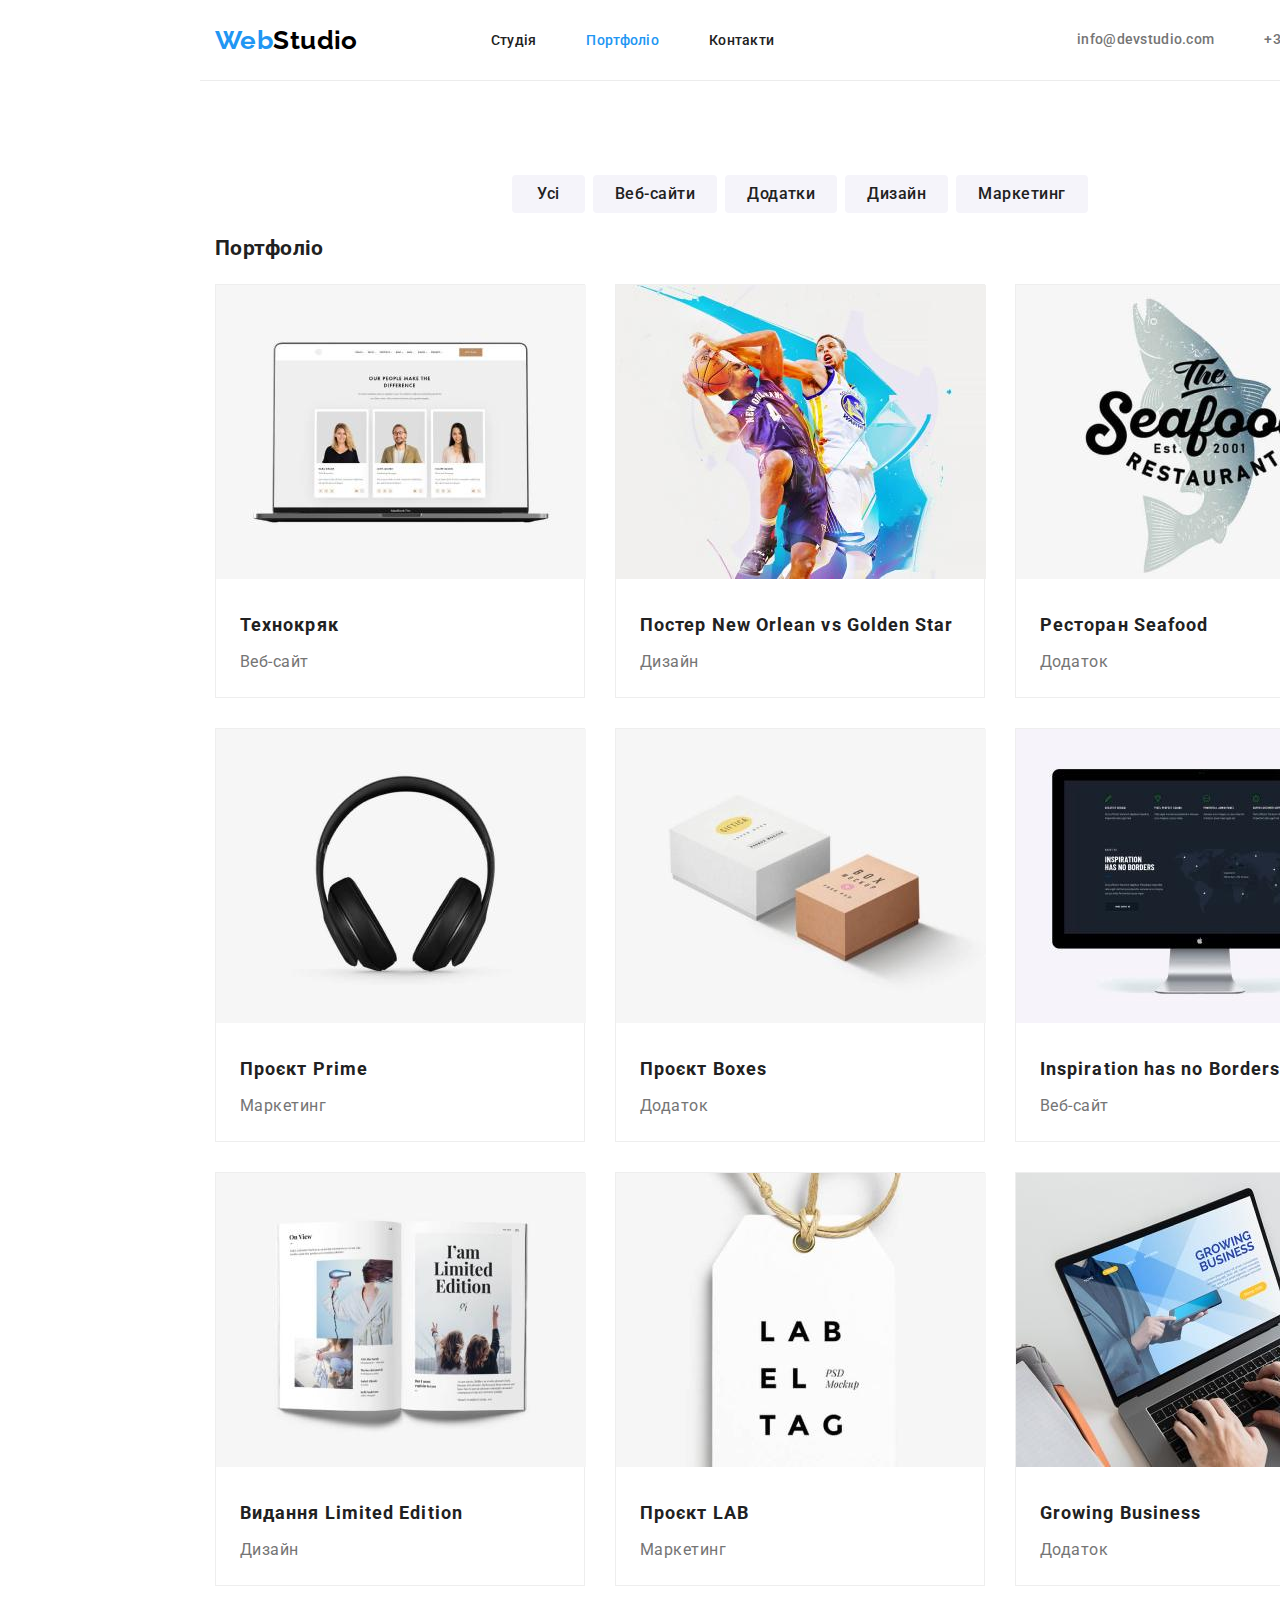
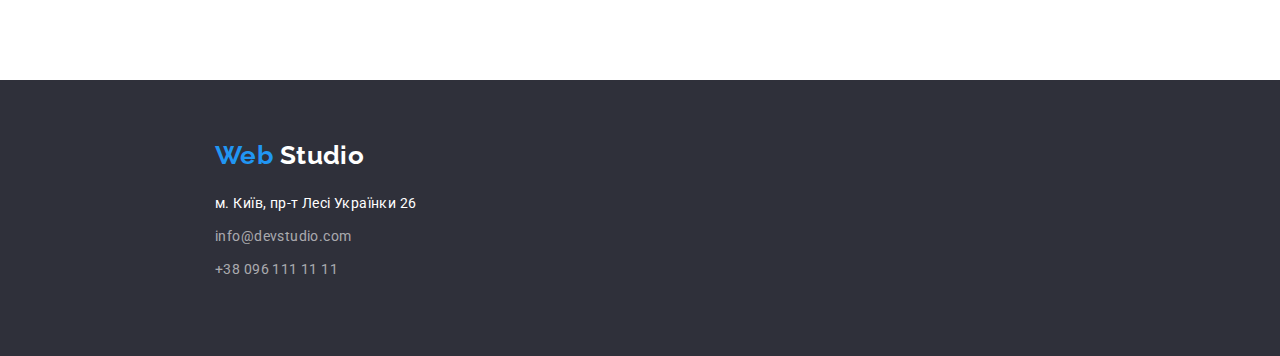
==== commit 27045fb4: "На перевірку" ====
--- a/portfolio.html
+++ b/portfolio.html
@@ -67,33 +67,23 @@
         <ul class="works">
           <li class="item">
             <button type="button"
-                    class="button filter first">
-              Усі
-            </button>
+                    class="button filter first">Усі</button>
           </li>
           <li class="item">
             <button type="button"
-                    class="button filter">
-              Веб-сайти
-            </button>
+                    class="button filter">Веб-сайти</button>
           </li>
           <li class="item">
             <button type="button"
-                    class="button filter">
-              Додатки
-            </button>
+                    class="button filter">Додатки</button>
           </li>
           <li class="item">
             <button type="button"
-                    class="button filter">
-              Дизайн
-            </button>
+                    class="button filter">Дизайн</button>
           </li>
           <li class="item">
             <button type="button"
-                    class="button filter">
-              Маркетинг
-            </button>
+                    class="button filter">Маркетинг</button>
           </li>
         </ul>
         <!-- project -->
@@ -162,18 +152,21 @@
     <div class="container">
       <a href="/"
          class="logo">
-        <span class="logo-desc"> Web<span class="logo-footer">Studio</span></span>
+        <span class="logo-desc">
+          Web
+          <span class="logo-footer"> Studio </span>
+        </span>
       </a>
       <address>
         <p class="address">м. Київ, пр-т Лесі Українки 26</p>
         <ul class="address-mailto">
-          <li>
+          <li class="address-item">
             <a class="mailto-footer"
                href="mailto://info@devstudio.com">
               info@devstudio.com
             </a>
           </li>
-          <li>
+          <li class="address-item">
             <a class="mailto-footer"
                href="tel:+380961111111">+38 096 111 11 11
             </a>
--- a/css/styles.css
+++ b/css/styles.css
@@ -7,6 +7,8 @@
   --white: #ffffff;
   --services: #2f303a;
   --black: #000000;
+  --gray: #eeeeee;
+  --grays: rgba(255, 255, 255, 0.6);
 }
 
 /* index */
@@ -18,6 +20,7 @@
   letter-spacing: 0.03em;
   color: var(--primari-text-color);
   background-color: var(--white);
+  width: 1600px;
 }
 
 h2,
@@ -25,11 +28,14 @@
   color: var(--title-text-color);
 }
 
-.header {}
+.container.header-nav {
+  border-bottom: 1px solid #ececec;
+}
 
 .header-nav {
   display: flex;
   align-items: center;
+
 }
 
 .container {
@@ -55,7 +61,10 @@
 
 .header-mailto {
   display: flex;
+  margin-top: 0;
+  margin-bottom: 0;
   margin-left: auto;
+
 }
 
 .header-mailto .item+.item {
@@ -63,6 +72,7 @@
 }
 
 .mailto {
+  padding: 32px 0;
   margin-top: 0;
   margin-bottom: 0;
   line-height: 1.17;
@@ -77,9 +87,9 @@
 }
 
 .social-links {
+  margin: 0;
   margin-left: 93px;
   display: flex;
-
 }
 
 .social-links .link {
@@ -125,6 +135,7 @@
 }
 
 .button.services {
+  margin: 0;
   padding: 10px 32px;
   font-weight: 700;
   font-size: 16px;
@@ -174,7 +185,6 @@
   margin-left: 30px;
 }
 
-
 .section-caption {
   margin-top: 0;
   margin-bottom: 10px;
@@ -201,6 +211,7 @@
 }
 
 .imges {
+  padding: 0;
   display: flex;
 }
 
@@ -208,11 +219,10 @@
   margin-left: 30px;
 }
 
-
 .section-team {
   margin-top: 0;
   margin-bottom: 0;
-  padding: 94px 215px;
+  padding: 94px 0;
   letter-spacing: 0.03em;
   background-color: var(--additional-background-color);
 }
@@ -222,6 +232,8 @@
 }
 
 .command {
+  margin: 0;
+  padding: 0;
   display: flex;
 }
 
@@ -262,7 +274,7 @@
 
 .address {
   margin-top: 20px;
-  margin-bottom: 0px;
+  margin-bottom: 9px;
   font-weight: 400;
   font-style: normal;
   text-decoration: none;
@@ -272,16 +284,19 @@
 .address-mailto {
   padding: 0;
   margin-top: 0;
-  margin-bottom: 0;
+}
+
+.address-item {
+  margin-bottom: 9px;
 }
 
 .mailto-footer {
   margin-top: 0;
-  margin-bottom: 9px;
+  margin-bottom: 0px;
   font-weight: 400;
   font-style: normal;
   text-decoration: none;
-  color: rgba(255, 255, 255, 0.6);
+  color: var(--grays);
 }
 
 .mailto-footer:hover,
@@ -293,10 +308,11 @@
 
 .portfolio {
   padding: 94px 0;
-
 }
 
 .works {
+  margin: 0;
+  padding: 0;
   display: flex;
   justify-content: center;
 }
@@ -336,7 +352,6 @@
 .section-portfolio {
   display: flex;
   flex-wrap: wrap;
-
 }
 
 .section-portfolio .item {
@@ -344,7 +359,7 @@
   margin-left: 0;
   margin-right: 30px;
   margin-bottom: 30px;
-  border: 1px solid #EEEEEE;
+  border: 1px solid var(--gray);
 }
 
 .section-portfolio .item:nth-child(3n) {
